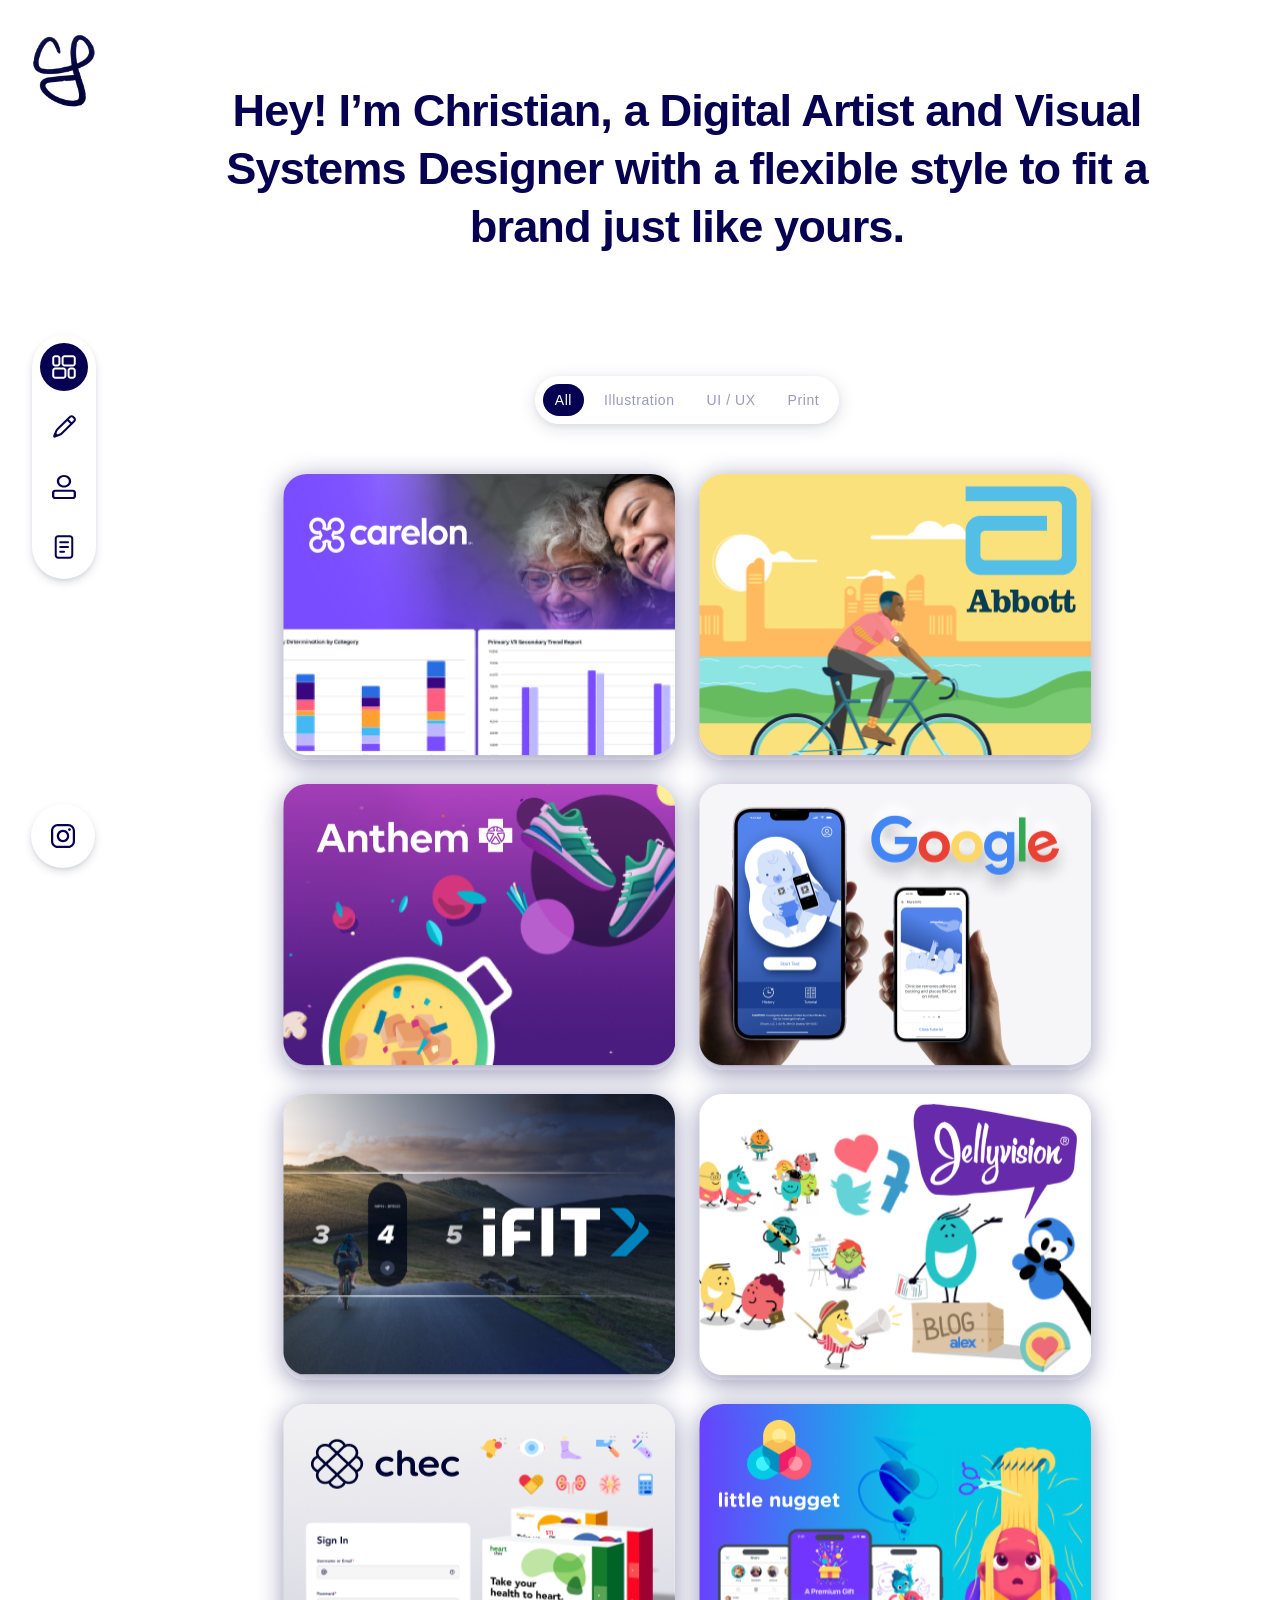
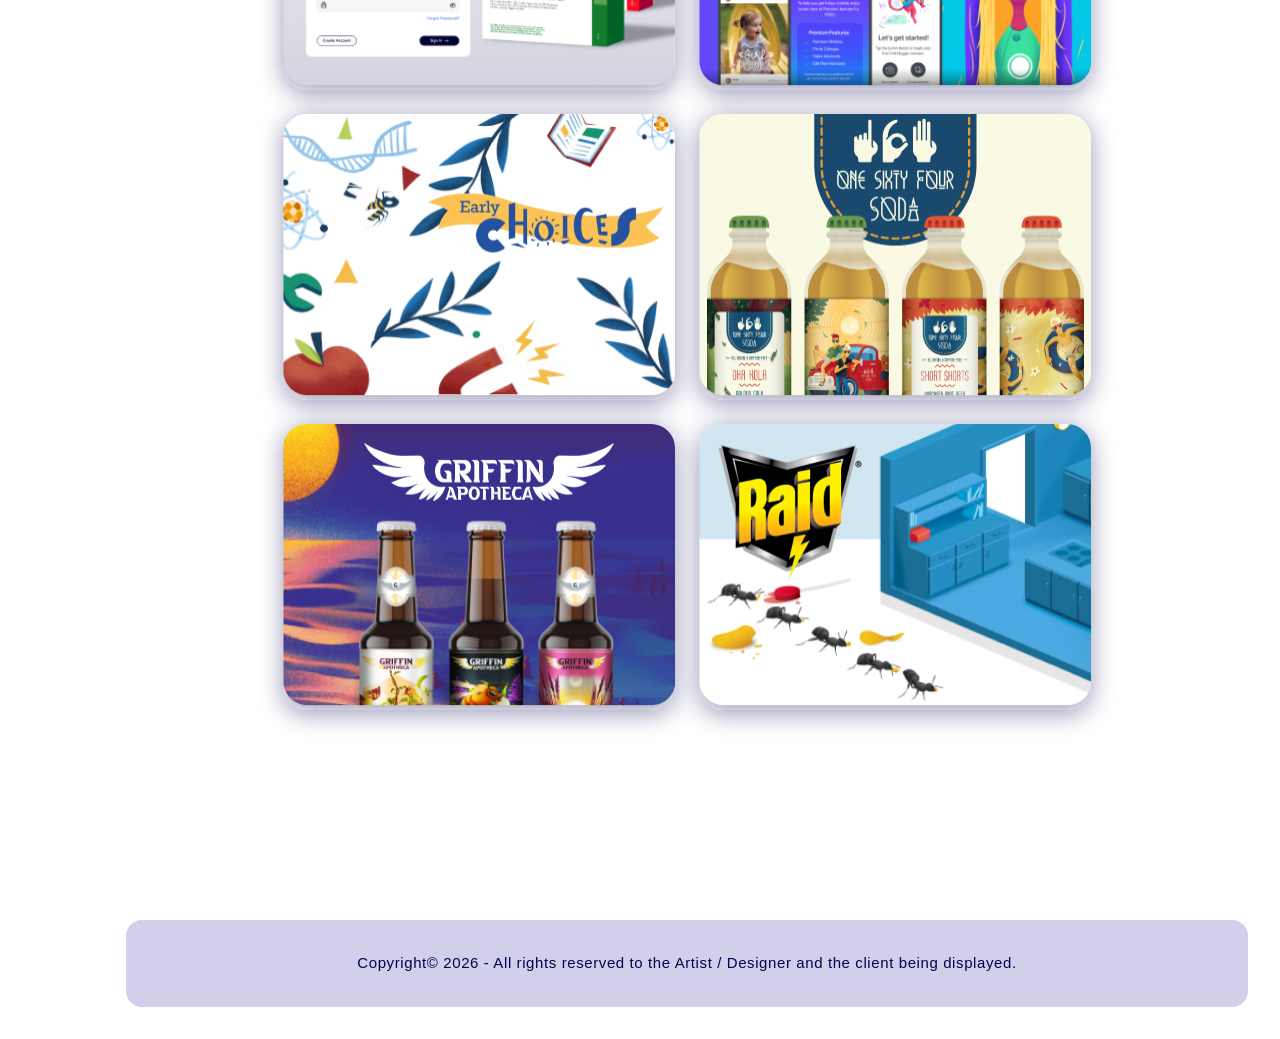
==== index.html @ 8f86cae3 "Build responsive portfolio home page Co-authored-by: Copilot <223556219+Copilot@users.noreply.github" ====
<!doctype html>
<html lang="en">
  <head>
    <meta charset="UTF-8" />
    <meta name="viewport" content="width=device-width, initial-scale=1" />
    <meta name="theme-color" content="#060150" />
    <meta
      name="description"
      content="Portfolio of Christian Jackson, a digital artist and visual systems designer."
    />
    <title>Christian Jackson — Digital Artist &amp; Designer</title>
    <link rel="stylesheet" href="./styles.css" />
    <script src="./app.js" defer></script>
  </head>
  <body>
    <div class="page-shell" id="top">
      <aside class="desktop-rail" aria-label="Primary navigation">
        <a class="brand-link" href="#top" aria-label="Christian Jackson home">
          <img src="./public/assets/brand-mark.png" alt="" />
        </a>

        <nav class="rail-navigation" aria-label="Portfolio pages">
          <a class="rail-link is-current" href="#top" aria-label="Work" aria-current="page">
            <img src="./public/assets/icon-work.svg" alt="" />
            <span class="rail-link-label" aria-hidden="true">Work</span>
          </a>
          <a
            class="rail-link"
            href="https://www.figma.com/proto/F0BdTJCjn0zjMowlaY52kU/Personal-Art?node-id=1-141&t=hxmG1kaAS4b7qS7L-0&scaling=min-zoom&content-scaling=fixed&starting-point-node-id=1%3A141&page-id=0%3A1"
            aria-label="Personal art"
          >
            <img src="./public/assets/icon-art.svg" alt="" />
            <span class="rail-link-label" aria-hidden="true">Personal art</span>
          </a>
          <a
            class="rail-link"
            href="https://www.figma.com/proto/V4iBNOv0OHy3gOcvatjWwP/About?node-id=1-140&t=tWozvGBK4ArHwRSt-0&scaling=min-zoom&content-scaling=fixed&starting-point-node-id=1%3A140&page-id=0%3A1"
            aria-label="About"
          >
            <img src="./public/assets/icon-about.svg" alt="" />
            <span class="rail-link-label" aria-hidden="true">About</span>
          </a>
          <a
            class="rail-link"
            href="https://www.figma.com/proto/0L2cQ3PrY207S2JnLJclKY/Resume?node-id=0-141&t=jGyYkCIMf4TGrZ0l-0&scaling=min-zoom&content-scaling=fixed&starting-point-node-id=0%3A141&page-id=0%3A1"
            aria-label="Resume"
          >
            <img src="./public/assets/icon-resume.svg" alt="" />
            <span class="rail-link-label" aria-hidden="true">Resume</span>
          </a>
        </nav>

        <a
          class="instagram-link"
          href="https://www.instagram.com/chrstnjcksn/"
          target="_blank"
          rel="noreferrer"
          aria-label="Instagram (opens in a new tab)"
        >
          <img src="./public/assets/icon-instagram.svg" alt="" />
        </a>
      </aside>

      <main class="page-main">
        <header class="mobile-header">
          <a class="brand-link" href="#top" aria-label="Christian Jackson home">
            <img src="./public/assets/brand-mark.png" alt="" />
          </a>
          <a
            class="mobile-instagram-link"
            href="https://www.instagram.com/chrstnjcksn/"
            target="_blank"
            rel="noreferrer"
            aria-label="Instagram (opens in a new tab)"
          >
            <img src="./public/assets/icon-instagram.svg" alt="" />
          </a>
        </header>

        <section class="intro" aria-labelledby="intro-title">
          <h1 id="intro-title">
            Hey! I’m Christian, a Digital Artist and Visual Systems Designer with a flexible
            style to fit a brand just like yours.
          </h1>
        </section>

        <section class="portfolio" aria-label="Selected portfolio work">
          <div class="portfolio-toolbar">
            <div class="filter-group" role="group" aria-label="Filter projects">
              <button class="filter-button is-active" type="button" data-filter="all" aria-pressed="true">
                All
              </button>
              <button class="filter-button" type="button" data-filter="illustration" aria-pressed="false">
                Illustration
              </button>
              <button class="filter-button" type="button" data-filter="ui-ux" aria-pressed="false">
                UI / UX
              </button>
              <button class="filter-button" type="button" data-filter="print" aria-pressed="false">
                Print
              </button>
            </div>

          </div>

          <div class="project-grid">
            <a
              class="project-card"
              data-categories="ui-ux"
              href="https://www.figma.com/proto/Ycfsfqq2sw6lIhj0z74GxH/Carelon?node-id=194-23791&t=nVogNalwLPpg1bTU-0&scaling=min-zoom&content-scaling=fixed&starting-point-node-id=194%3A23791&page-id=0%3A1"
              aria-label="View Carelon project"
            >
              <img src="./public/assets/carelon.png" alt="Carelon healthcare design project" />
              <span class="card-action">Open Project</span>
            </a>
            <a
              class="project-card"
              data-categories="illustration print"
              href="https://www.figma.com/proto/DMXR2josxTFCoFvsj7856h/Abbott?node-id=0-160&t=x0mxI33OhLtzdItG-0&scaling=min-zoom&content-scaling=fixed&starting-point-node-id=0%3A160&page-id=0%3A1"
              aria-label="View Abbott project"
            >
              <img src="./public/assets/abbott.png" alt="Abbott illustration of a cyclist" />
              <span class="card-action">Open Project</span>
            </a>
            <a
              class="project-card"
              data-categories="illustration ui-ux"
              href="https://www.figma.com/proto/X0etwZMkjWTow7NgfkUlxF/Anthem?node-id=156-1786&t=wwj5QoA6kFIUIMJg-0&scaling=min-zoom&content-scaling=fixed&starting-point-node-id=156%3A1786&page-id=0%3A1"
              aria-label="View Anthem project"
            >
              <img src="./public/assets/anthem.png" alt="Anthem wellness and sneaker illustration" />
              <span class="card-action">Open Project</span>
            </a>
            <a
              class="project-card"
              data-categories="illustration ui-ux"
              href="https://www.figma.com/proto/AqNuVcncSmLTh4AIRzP8dr/Google?node-id=0-197&t=kvEkRzMjVQRXcKtP-0&scaling=min-zoom&content-scaling=fixed&starting-point-node-id=0%3A197&page-id=0%3A1"
              aria-label="View Google project"
            >
              <img src="./public/assets/google.png" alt="Google mobile app design project" />
              <span class="card-action">Open Project</span>
            </a>
            <a
              class="project-card"
              data-categories="ui-ux"
              href="https://www.figma.com/proto/AkduoLYiVMkJeKHpJtl1pP/iFIT?node-id=1-879&t=CVooTJdBm93x4Bwc-0&scaling=min-zoom&content-scaling=fixed&starting-point-node-id=1%3A879&page-id=0%3A1"
              aria-label="View iFIT project"
            >
              <img src="./public/assets/ifit.png" alt="iFIT fitness experience design project" />
              <span class="card-action">Open Project</span>
            </a>
            <a
              class="project-card"
              data-categories="illustration"
              href="https://www.figma.com/proto/nmT6mH8jTprGxqGfpNTpkm/Jelly-Vision?node-id=1-141&t=tAdtORb9gJsAL7nx-0&scaling=min-zoom&content-scaling=fixed&starting-point-node-id=1%3A141&page-id=0%3A1"
              aria-label="View Jelly Vision project"
            >
              <img src="./public/assets/jelly-vision.png" alt="Jelly Vision character illustration" />
              <span class="card-action">Open Project</span>
            </a>
            <a
              class="project-card"
              data-categories="illustration ui-ux"
              href="https://www.figma.com/proto/8DpnTSYFTFlyDDpzj58jg6/Chec?node-id=1-5746&t=FSy0Ow5GFrpwWudH-0&scaling=min-zoom&content-scaling=fixed&starting-point-node-id=1%3A5746&page-id=0%3A1"
              aria-label="View Chec project"
            >
              <img src="./public/assets/chec.png" alt="Chec health product and identity design" />
              <span class="card-action">Open Project</span>
            </a>
            <a
              class="project-card"
              data-categories="illustration ui-ux"
              href="https://www.figma.com/proto/UfqMHDL0XxAZz4J1wcuqyW/Little-Nugget?node-id=1-151&t=R2xpsVCAoVg62d7D-0&scaling=min-zoom&content-scaling=fixed&starting-point-node-id=1%3A151&page-id=0%3A1"
              aria-label="View Little Nugget project"
            >
              <img src="./public/assets/little-nugget.png" alt="Little Nugget family app and character design" />
              <span class="card-action">Open Project</span>
            </a>
            <a
              class="project-card"
              data-categories="illustration print"
              href="https://www.figma.com/proto/MZN3j5BAENmOjSlboEwUUU/Early-Choices?node-id=0-143&t=Y4B8Lw84MnhTXz2A-0&scaling=min-zoom&content-scaling=fixed&starting-point-node-id=0%3A143&page-id=0%3A1"
              aria-label="View Early Choices project"
            >
              <img src="./public/assets/early-choices.png" alt="Early Choices educational illustration" />
              <span class="card-action">Open Project</span>
            </a>
            <a
              class="project-card"
              data-categories="illustration print"
              href="https://www.figma.com/proto/jUMEBs3OmFe4vowcQhsxch/164-Soda?node-id=1-158&t=6L7mpv2sQGHfDlVy-0&scaling=min-zoom&content-scaling=fixed&starting-point-node-id=1%3A158&page-id=0%3A1"
              aria-label="View 164 Soda project"
            >
              <img src="./public/assets/164-soda.png" alt="164 Soda packaging design and illustrations" />
              <span class="card-action">Open Project</span>
            </a>
            <a
              class="project-card"
              data-categories="illustration print"
              href="https://www.figma.com/proto/drbEALwf1lQnxTVrUy7KQt/Griffin-Apotheca?node-id=1-141&t=0FbaJv2sz6baedCN-0&scaling=min-zoom&content-scaling=fixed&starting-point-node-id=1%3A141&page-id=0%3A1"
              aria-label="View Griffin Apotheca project"
            >
              <img src="./public/assets/griffin-apotheca.png" alt="Griffin Apotheca beverage packaging design" />
              <span class="card-action">Open Project</span>
            </a>
            <a
              class="project-card"
              data-categories="illustration"
              href="https://www.figma.com/proto/irKXSBz7gsSdGCLuxTplmu/Raid?node-id=1-140&t=TKukCNHpVzEBAvCp-0&scaling=min-zoom&content-scaling=fixed&starting-point-node-id=1%3A140&page-id=0%3A1"
              aria-label="View Raid project"
            >
              <img src="./public/assets/raid.png" alt="Raid pest control campaign illustration" />
              <span class="card-action">Open Project</span>
            </a>
          </div>
        </section>

        <footer class="site-footer">
          <p>Copyright© 2026 - All rights reserved to the Artist / Designer and the client being displayed.</p>
        </footer>
      </main>

      <nav class="mobile-rail-navigation" aria-label="Portfolio pages">
        <a class="mobile-rail-link is-current" href="#top" aria-label="Work" aria-current="page">
          <img src="./public/assets/icon-work.svg" alt="" />
        </a>
        <a
          class="mobile-rail-link"
          href="https://www.figma.com/proto/F0BdTJCjn0zjMowlaY52kU/Personal-Art?node-id=1-141&t=hxmG1kaAS4b7qS7L-0&scaling=min-zoom&content-scaling=fixed&starting-point-node-id=1%3A141&page-id=0%3A1"
          aria-label="Personal art"
        >
          <img src="./public/assets/icon-art.svg" alt="" />
        </a>
        <a
          class="mobile-rail-link"
          href="https://www.figma.com/proto/V4iBNOv0OHy3gOcvatjWwP/About?node-id=1-140&t=tWozvGBK4ArHwRSt-0&scaling=min-zoom&content-scaling=fixed&starting-point-node-id=1%3A140&page-id=0%3A1"
          aria-label="About"
        >
          <img src="./public/assets/icon-about.svg" alt="" />
        </a>
        <a
          class="mobile-rail-link"
          href="https://www.figma.com/proto/0L2cQ3PrY207S2JnLJclKY/Resume?node-id=0-141&t=jGyYkCIMf4TGrZ0l-0&scaling=min-zoom&content-scaling=fixed&starting-point-node-id=0%3A141&page-id=0%3A1"
          aria-label="Resume"
        >
          <img src="./public/assets/icon-resume.svg" alt="" />
        </a>
      </nav>
    </div>
  </body>
</html>
---- styles.css ----
:root {
  color-scheme: light;
  --ink: #060150;
  --lavender: #d1cfe9;
  --paper: #fff;
  --components\/primary-12\%: #06015066;
  --shadow: 0 4px 9px rgb(17 21 69 / 13%), 0 2px 3.5px rgb(17 21 69 / 7%);
  font-family: "Google Sans", "Arial", sans-serif;
  font-synthesis: none;
  text-rendering: optimizeLegibility;
}

* {
  box-sizing: border-box;
}

html {
  scroll-behavior: smooth;
}

body {
  min-width: 320px;
  margin: 0;
  color: var(--ink);
  background: var(--paper);
}

button,
a {
  -webkit-tap-highlight-color: transparent;
}

button {
  color: inherit;
  font: inherit;
}

a {
  color: inherit;
}

.page-shell {
  display: flex;
  align-items: flex-start;
  gap: 32px;
  min-height: 100vh;
  padding: 32px;
}

.desktop-rail {
  position: sticky;
  z-index: 3;
  top: 32px;
  display: flex;
  flex: 0 0 62px;
  flex-direction: column;
  align-items: center;
  justify-content: space-between;
  width: 62px;
  height: min(980px, calc(100vh - 64px));
  min-height: 480px;
}

.brand-link {
  display: flex;
  width: 64px;
  height: 78px;
  flex: 0 0 auto;
  align-items: center;
  justify-content: center;
}

.desktop-rail > .brand-link {
  align-self: flex-start;
  justify-content: flex-start;
}

.brand-link img {
  display: block;
  width: 92.813px;
  height: 78.581px;
  object-fit: contain;
}

.rail-navigation {
  box-sizing: border-box;
  display: flex;
  width: 64px;
  flex: 0 0 auto;
  align-self: flex-start;
  flex-direction: column;
  gap: 12px;
  align-items: flex-start;
  padding: 8px;
  border-radius: 32px;
  background: var(--paper);
  box-shadow: var(--shadow);
  transform-origin: left center;
  transition: width 180ms ease;
}

.rail-link {
  display: flex;
  width: 48px;
  height: 48px;
  flex: 0 0 auto;
  align-items: center;
  gap: 12px;
  overflow: hidden;
  padding: 0 12px;
  border-radius: 70px;
  text-decoration: none;
  transition: width 180ms ease, background-color 140ms ease, transform 140ms ease;
}

.rail-link img {
  display: block;
  width: 24px;
  height: 24px;
  flex: 0 0 24px;
}

.rail-link-label {
  width: 0;
  overflow: hidden;
  color: var(--ink);
  font-size: 14px;
  font-weight: 500;
  white-space: nowrap;
  opacity: 0;
  transition: width 180ms ease, opacity 120ms ease;
}

.rail-navigation:hover,
.rail-navigation:focus-within {
  width: 180px;
  align-items: stretch;
}

.rail-navigation:hover .rail-link,
.rail-navigation:focus-within .rail-link {
  width: 100%;
}

.rail-navigation:hover .rail-link-label,
.rail-navigation:focus-within .rail-link-label {
  width: auto;
  opacity: 1;
}

.rail-link:hover {
  transform: translateY(-1px);
  background: rgb(209 207 233 / 45%);
}

.rail-link.is-current {
  background: var(--ink);
}

.rail-link.is-current img {
  filter: brightness(0) invert(1);
}

.rail-link.is-current .rail-link-label {
  color: var(--paper);
}

.instagram-link {
  display: grid;
  width: 64px;
  height: 64px;
  place-items: center;
  border-radius: 50%;
  background: var(--paper);
  box-shadow: var(--shadow);
  transition: transform 140ms ease;
}

.instagram-link:hover {
  transform: translateY(-2px);
}

.instagram-link img {
  width: 24px;
  height: 24px;
}

.page-main {
  position: relative;
  z-index: 1;
  display: flex;
  min-width: 0;
  flex: 1 1 auto;
  flex-direction: column;
  align-items: center;
  gap: 10px;
}

.intro {
  display: grid;
  width: 100%;
  min-height: 334px;
  padding: 50px max(5vw, 36px);
  place-items: start center;
  text-align: center;
}

.intro h1 {
  width: 100%;
  max-width: 1180px;
  margin: 0;
  color: var(--ink);
  font-size: clamp(42px, 3.53vw, 61px);
  font-weight: 700;
  letter-spacing: -0.02em;
  line-height: 1.28;
}

.portfolio {
  display: flex;
  width: 100%;
  flex-direction: column;
  align-items: center;
  padding: 0 0 200px;
}

.portfolio-toolbar {
  position: sticky;
  z-index: 3;
  top: 32px;
  display: flex;
  width: 100%;
  min-height: 48px;
  align-items: center;
  justify-content: center;
  margin-bottom: 50px;
}

.filter-group {
  display: flex;
  min-height: 48px;
  align-items: center;
  gap: 8px;
  padding: 8px;
  border-radius: 90px;
  background: rgb(255 255 255 / 50%);
  box-shadow: 0 4px 18px rgb(17 21 69 / 13%), 0 2px 7px rgb(17 21 69 / 7%);
}

.filter-button {
  display: grid;
  height: 32px;
  padding: 8px 12px;
  place-items: center;
  border: 0;
  border-radius: 70px;
  background: transparent;
  color: rgb(6 1 80 / 40%);
  cursor: pointer;
  font-size: 14px;
  font-weight: 500;
  letter-spacing: 0.56px;
  white-space: nowrap;
  transition: background-color 140ms ease, color 140ms ease;
}

.filter-button:not(.is-active):hover {
  background: rgb(209 207 233 / 45%);
  color: var(--ink);
}

.filter-button.is-active {
  background: var(--ink);
  color: var(--paper);
}

.project-grid {
  display: flex;
  width: min(100%, 1281px);
  flex-wrap: wrap;
  justify-content: center;
  gap: 24px;
  align-items: start;
}

.project-card {
  position: relative;
  display: block;
  flex: 0 1 392px;
  overflow: hidden;
  aspect-ratio: 392 / 286;
  border-radius: 24px;
  background: #f3f2f5;
  filter: drop-shadow(
    0px 4.446px 12.227px var(--components\/primary-12\%, rgba(6, 1, 80, 0.4))
  );
  isolation: isolate;
  transition: transform 180ms ease, filter 180ms ease;
}

.project-card[hidden] {
  display: none;
}

.project-card > img {
  position: absolute;
  top: -8.55%;
  left: -6.25%;
  display: block;
  width: 112.5%;
  height: 117.1%;
  max-width: none;
  object-fit: fill;
  pointer-events: none;
}

.project-card::after {
  position: absolute;
  z-index: 1;
  top: 0;
  right: 0;
  left: 0;
  width: 100%;
  height: 100%;
  background: rgb(6 1 80 / 34%);
  content: "";
  opacity: 0;
  pointer-events: none;
  transition: opacity 180ms ease;
}

.project-card:hover,
.project-card:focus-visible {
  z-index: 2;
}

.project-card:hover::after,
.project-card:focus-visible::after {
  opacity: 1;
  background: #262626;
  mix-blend-mode: multiply;
}

.card-action {
  position: absolute;
  z-index: 2;
  top: 50%;
  left: 50%;
  display: flex;
  height: 48px;
  align-items: center;
  padding: 8px 16px;
  transform: translate(-50%, -40%);
  border-radius: 70px;
  background: var(--paper);
  color: var(--ink);
  font-size: 14px;
  font-weight: 500;
  letter-spacing: 0.56px;
  white-space: nowrap;
  opacity: 0;
  transition: opacity 180ms ease, transform 180ms ease;
}

.project-card:hover .card-action,
.project-card:focus-visible .card-action {
  transform: translate(-50%, -50%);
  opacity: 1;
}

.project-card:focus-visible,
.rail-link:focus-visible,
.instagram-link:focus-visible,
.filter-button:focus-visible,
.mobile-rail-link:focus-visible,
.mobile-instagram-link:focus-visible {
  outline: 3px solid #7354ff;
  outline-offset: 3px;
}

.site-footer {
  display: flex;
  width: 100%;
  min-height: 87px;
  align-items: center;
  justify-content: center;
  padding: 24px 32px;
  border-radius: 16px;
  background: var(--lavender);
  color: var(--ink);
  text-align: center;
}

.site-footer p {
  margin: 0;
  font-size: 15px;
  font-weight: 400;
  letter-spacing: 0.04em;
  line-height: 1.5;
}

.mobile-header {
  display: none;
}

.mobile-rail-navigation {
  display: none;
}

@media (max-width: 1199px) {
  body {
    background: var(--paper);
  }

  .page-shell {
    gap: 32px;
  }

  .intro {
    min-height: 412px;
    padding-right: 25px;
    padding-left: 25px;
  }

  .intro h1 {
    max-width: 816px;
    font-size: clamp(40px, 5.3vw, 54px);
    line-height: 1.28;
  }

  .portfolio {
    padding-top: 32px;
  }
}

@media (max-width: 700px) {
  body {
    background: var(--paper);
  }

  .page-shell {
    display: block;
    padding: 32px 24px 120px;
  }

  .desktop-rail {
    display: none;
  }

  .page-main {
    gap: 0;
  }

  .mobile-header {
    display: flex;
    width: 100%;
    height: 64px;
    align-items: center;
    justify-content: space-between;
  }

  .mobile-header .brand-link {
    width: 52px;
    height: 64px;
    justify-content: flex-start;
  }

  .mobile-header .brand-link img {
    width: 75.625px;
    height: 64px;
    object-fit: cover;
  }

  .mobile-instagram-link {
    display: flex;
    width: 62px;
    height: 64px;
    flex: 0 0 auto;
    align-items: center;
    justify-content: center;
    border-radius: 80px;
    background: var(--paper);
    box-shadow: var(--shadow);
  }

  .mobile-instagram-link img {
    display: block;
    width: 24px;
    height: 24px;
  }

  .mobile-rail-navigation {
    position: fixed;
    z-index: 10;
    bottom: 32px;
    left: 50%;
    display: flex;
    width: min(244px, calc(100vw - 32px));
    height: 64px;
    align-items: center;
    justify-content: center;
    gap: 12px;
    padding: 8px;
    transform: translateX(-50%);
    border-radius: 32px;
    background: var(--paper);
    box-shadow: var(--shadow);
  }

  .mobile-rail-link {
    display: flex;
    width: 48px;
    height: 48px;
    flex: 0 0 48px;
    align-items: center;
    justify-content: center;
    border-radius: 70px;
    text-decoration: none;
    transition: background-color 140ms ease, transform 140ms ease;
  }

  .mobile-rail-link img {
    display: block;
    width: 24px;
    height: 24px;
  }

  .mobile-rail-link:hover {
    transform: translateY(-1px);
    background: rgb(209 207 233 / 45%);
  }

  .mobile-rail-link.is-current {
    background: var(--ink);
  }

  .mobile-rail-link.is-current img {
    filter: brightness(0) invert(1);
  }

  .intro {
    min-height: 306px;
    margin-top: 40px;
    padding: 0;
    place-items: center;
  }

  .intro h1 {
    max-width: 392px;
    font-size: 40px;
    letter-spacing: -0.035em;
    line-height: normal;
  }

  .portfolio {
    margin-top: 10px;
    padding-top: 32px;
    padding-bottom: 64px;
  }

  .portfolio-toolbar {
    min-height: 48px;
    margin-bottom: 50px;
  }

  .project-grid {
    width: min(100%, 392px);
  }

  .site-footer {
    min-height: 64px;
    padding: 16px;
    border-radius: 12px;
  }

  .site-footer p {
    font-size: 11px;
    letter-spacing: 0.015em;
  }
}

@media (prefers-reduced-motion: reduce) {
  *,
  *::before,
  *::after {
    scroll-behavior: auto !important;
    transition-duration: 0.01ms !important;
  }
}
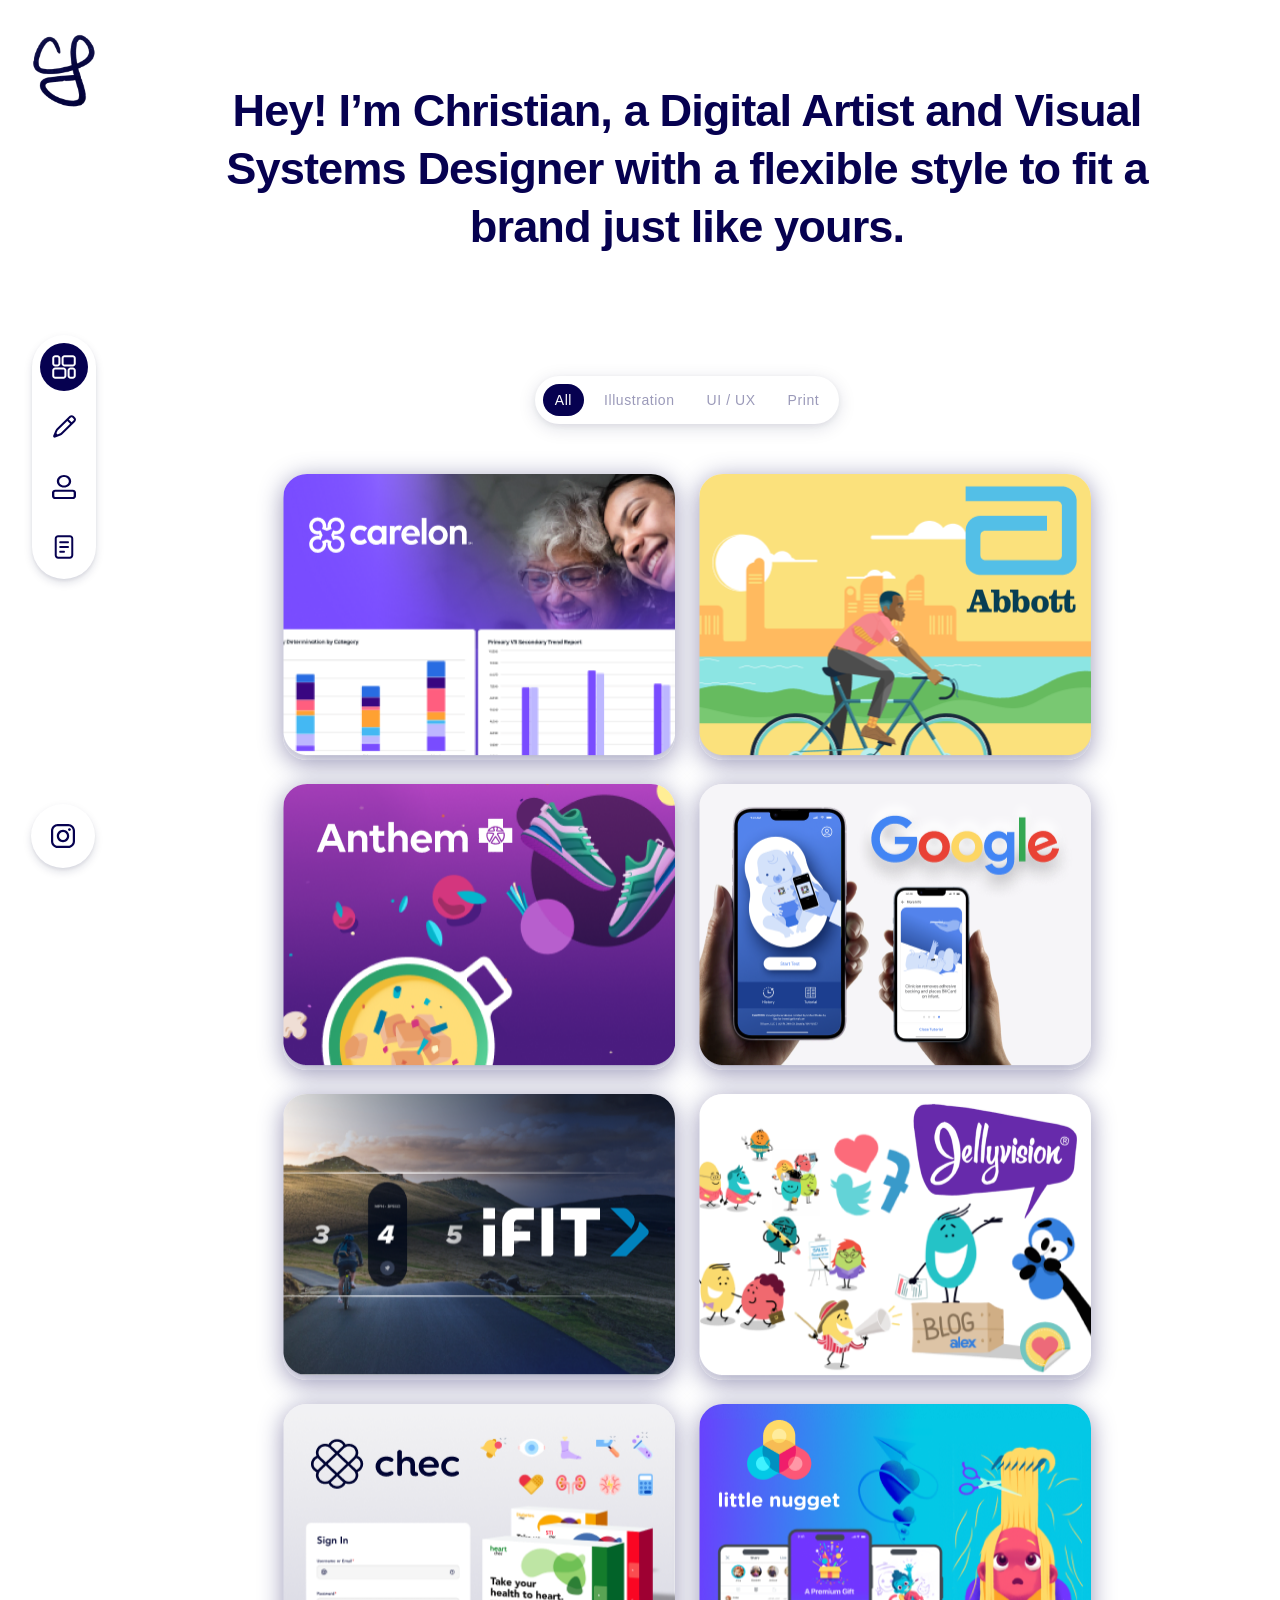
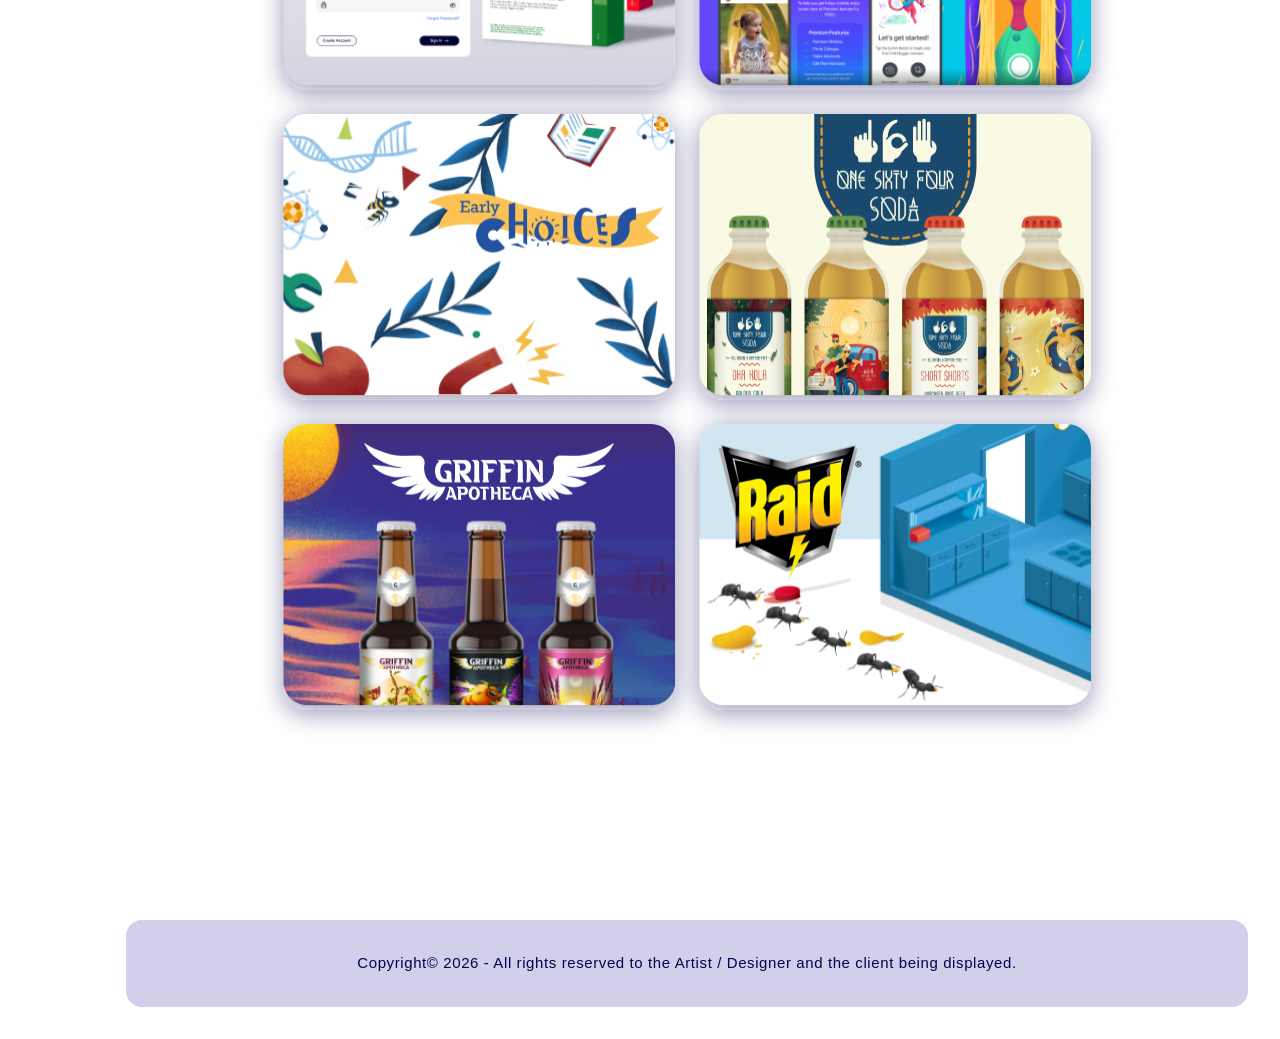
==== commit ee05467c: "Add Personal Art page and global filter updates Co-authored-by: Copilot <223556219+Copilot@users.nor" ====
--- a/index.html
+++ b/index.html
@@ -26,7 +26,7 @@
           </a>
           <a
             class="rail-link"
-            href="https://www.figma.com/proto/F0BdTJCjn0zjMowlaY52kU/Personal-Art?node-id=1-141&t=hxmG1kaAS4b7qS7L-0&scaling=min-zoom&content-scaling=fixed&starting-point-node-id=1%3A141&page-id=0%3A1"
+            href="./personal-art.html"
             aria-label="Personal art"
           >
             <img src="./public/assets/icon-art.svg" alt="" />
@@ -226,7 +226,7 @@
         </a>
         <a
           class="mobile-rail-link"
-          href="https://www.figma.com/proto/F0BdTJCjn0zjMowlaY52kU/Personal-Art?node-id=1-141&t=hxmG1kaAS4b7qS7L-0&scaling=min-zoom&content-scaling=fixed&starting-point-node-id=1%3A141&page-id=0%3A1"
+          href="./personal-art.html"
           aria-label="Personal art"
         >
           <img src="./public/assets/icon-art.svg" alt="" />
--- a/styles.css
+++ b/styles.css
@@ -243,7 +243,7 @@
   gap: 8px;
   padding: 8px;
   border-radius: 90px;
-  background: rgb(255 255 255 / 50%);
+  background: var(--paper);
   box-shadow: 0 4px 18px rgb(17 21 69 / 13%), 0 2px 7px rgb(17 21 69 / 7%);
 }
 
